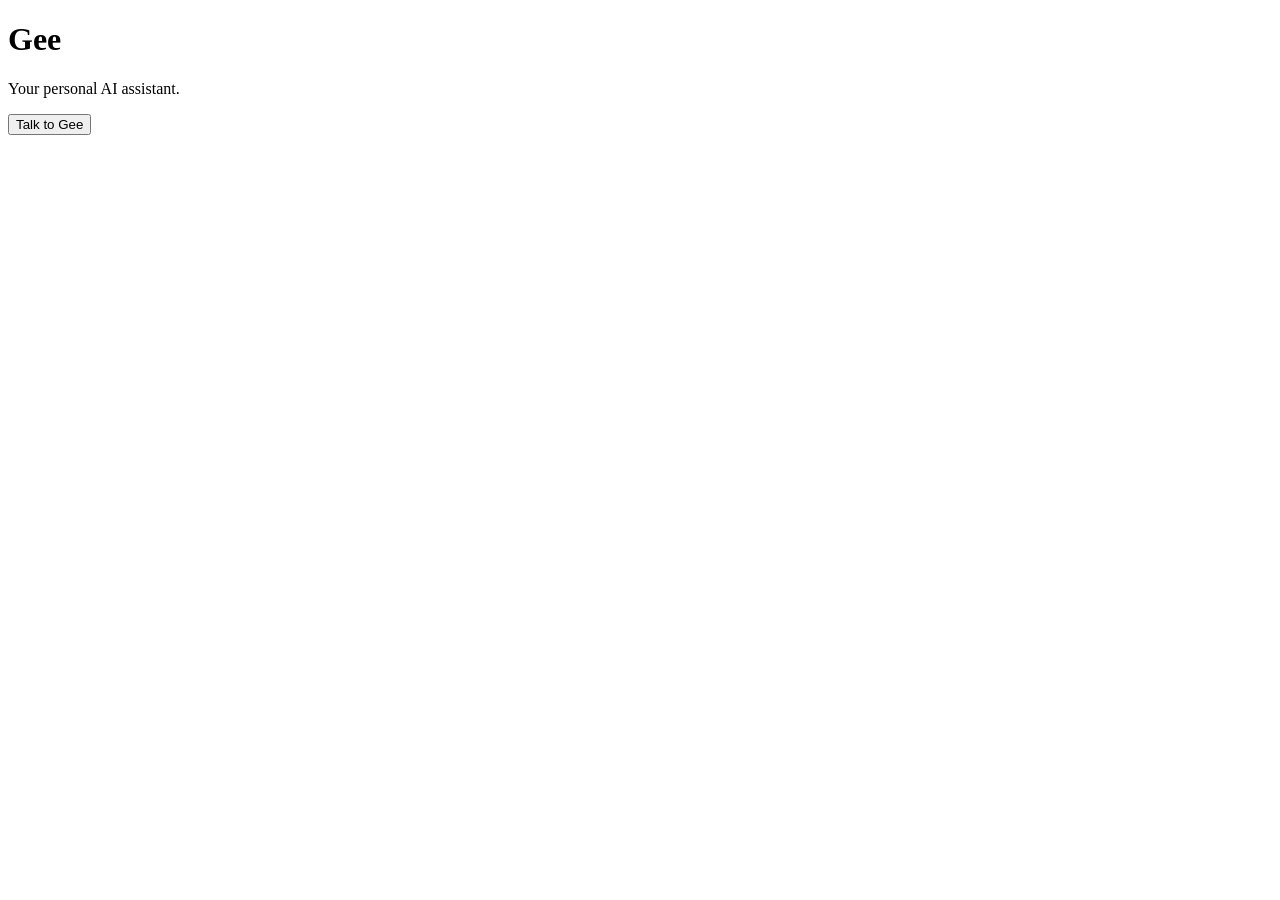
==== Index.html @ 3d280d34 "Add initial HTML structure for personal assistant" ====
<!DOCTYPE html>
<html>
<head>
  <meta name="viewport" content="width=device-width, initial-scale=1.0">
  <title>Gee - Personal Assistant</title>
</head>
<body>
  <h1>Gee</h1>
  <p>Your personal AI assistant.</p>

  <button onclick="speak()">Talk to Gee</button>

  <script>
    function speak() {
      const message = new SpeechSynthesisUtterance(
        "Hello boss. Gee is online. How can I help you?"
      );
      speechSynthesis.speak(message);
    }
  </script>
</body>
</html>
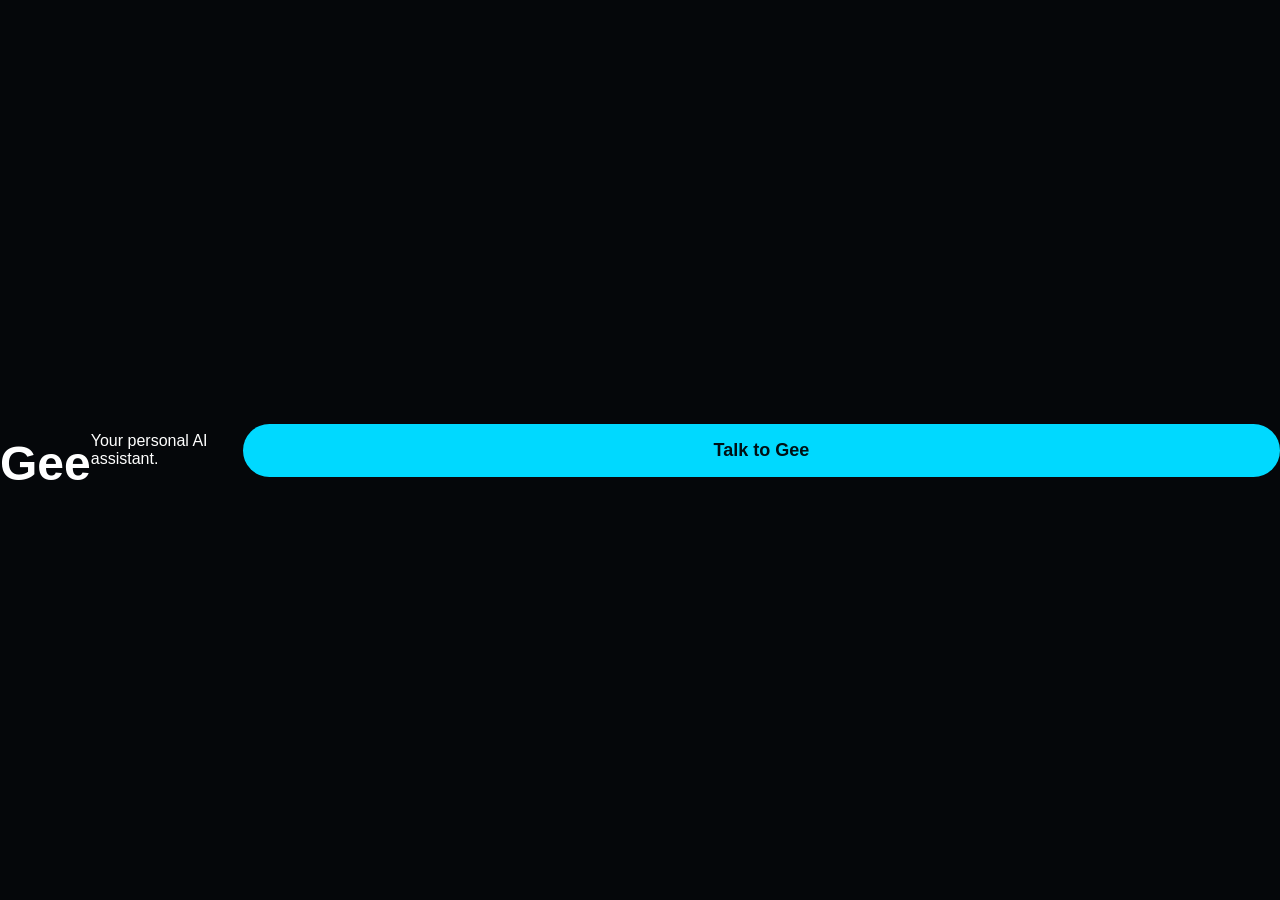
==== commit 1c76fb9e: "Add link to external stylesheet in Index.html" ====
--- a/Index.html
+++ b/Index.html
@@ -1,6 +1,7 @@
 <!DOCTYPE html>
 <html>
 <head>
+  <link rel="stylesheet" href="style.css">
   <meta name="viewport" content="width=device-width, initial-scale=1.0">
   <title>Gee - Personal Assistant</title>
 </head>
--- a/style.css
+++ b/style.css
@@ -0,0 +1,58 @@
+* {
+  box-sizing: border-box;
+}
+
+body {
+  margin: 0;
+  min-height: 100vh;
+  background: #05070a;
+  color: white;
+  font-family: Arial, sans-serif;
+  display: flex;
+  justify-content: center;
+  align-items: center;
+}
+
+.container {
+  width: 100%;
+  max-width: 500px;
+  padding: 25px;
+  text-align: center;
+}
+
+h1 {
+  font-size: 48px;
+  margin-bottom: 5px;
+}
+
+.subtitle {
+  color: #8d99a6;
+  margin-bottom: 35px;
+}
+
+.arc {
+  width: 180px;
+  height: 180px;
+  border: 3px solid #00d9ff;
+  border-radius: 50%;
+  margin: 0 auto 30px;
+  display: flex;
+  align-items: center;
+  justify-content: center;
+  box-shadow: 0 0 25px rgba(0, 217, 255, 0.5);
+}
+
+.arc span {
+  font-size: 45px;
+}
+
+button {
+  width: 100%;
+  padding: 16px;
+  border: none;
+  border-radius: 30px;
+  background: #00d9ff;
+  color: #001014;
+  font-size: 18px;
+  font-weight: bold;
+}
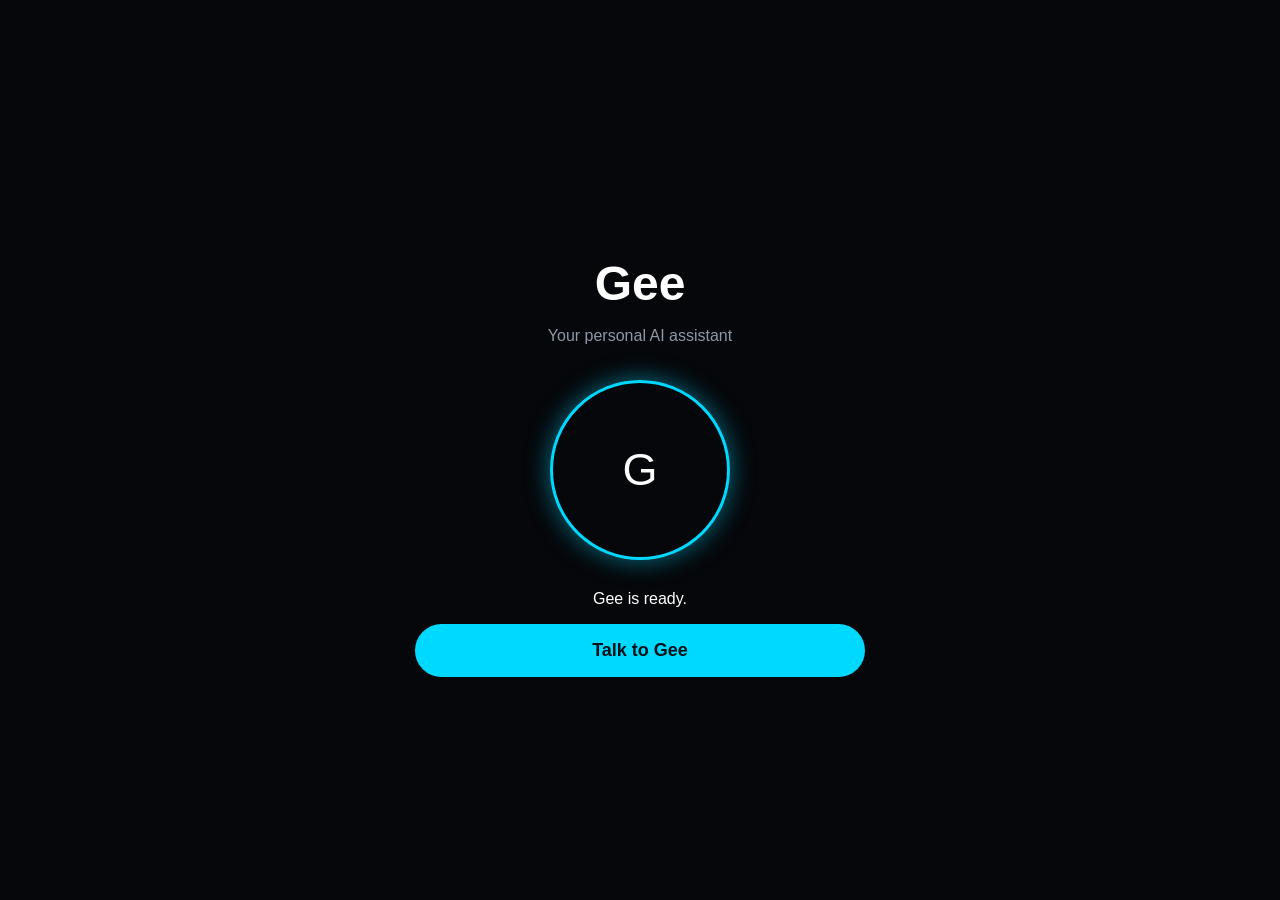
==== commit 73aa6a7e: "Refactor Index.html for improved layout and functionality Updated HTML structure and enhanced the sp" ====
--- a/Index.html
+++ b/Index.html
@@ -1,23 +1,50 @@
 <!DOCTYPE html>
-<html>
+<html lang="en">
 <head>
+  <meta charset="UTF-8">
+  <meta name="viewport" content="width=device-width, initial-scale=1.0">
   <link rel="stylesheet" href="style.css">
-  <meta name="viewport" content="width=device-width, initial-scale=1.0">
   <title>Gee - Personal Assistant</title>
 </head>
+
 <body>
-  <h1>Gee</h1>
-  <p>Your personal AI assistant.</p>
 
-  <button onclick="speak()">Talk to Gee</button>
+  <div class="container">
+
+    <h1>Gee</h1>
+
+    <p class="subtitle">Your personal AI assistant</p>
+
+    <div class="arc">
+      <span>G</span>
+    </div>
+
+    <p id="status">Gee is ready.</p>
+
+    <button onclick="speak()">Talk to Gee</button>
+
+  </div>
 
   <script>
+
     function speak() {
-      const message = new SpeechSynthesisUtterance(
-        "Hello boss. Gee is online. How can I help you?"
-      );
-      speechSynthesis.speak(message);
+
+      const message =
+        "Hello boss. Gee is online. How can I help you?";
+
+      const voice =
+        new SpeechSynthesisUtterance(message);
+
+      voice.rate = 1;
+      voice.pitch = 1;
+
+      speechSynthesis.speak(voice);
+
+      document.getElementById("status").innerText =
+        "Gee is speaking...";
     }
+
   </script>
+
 </body>
 </html>
